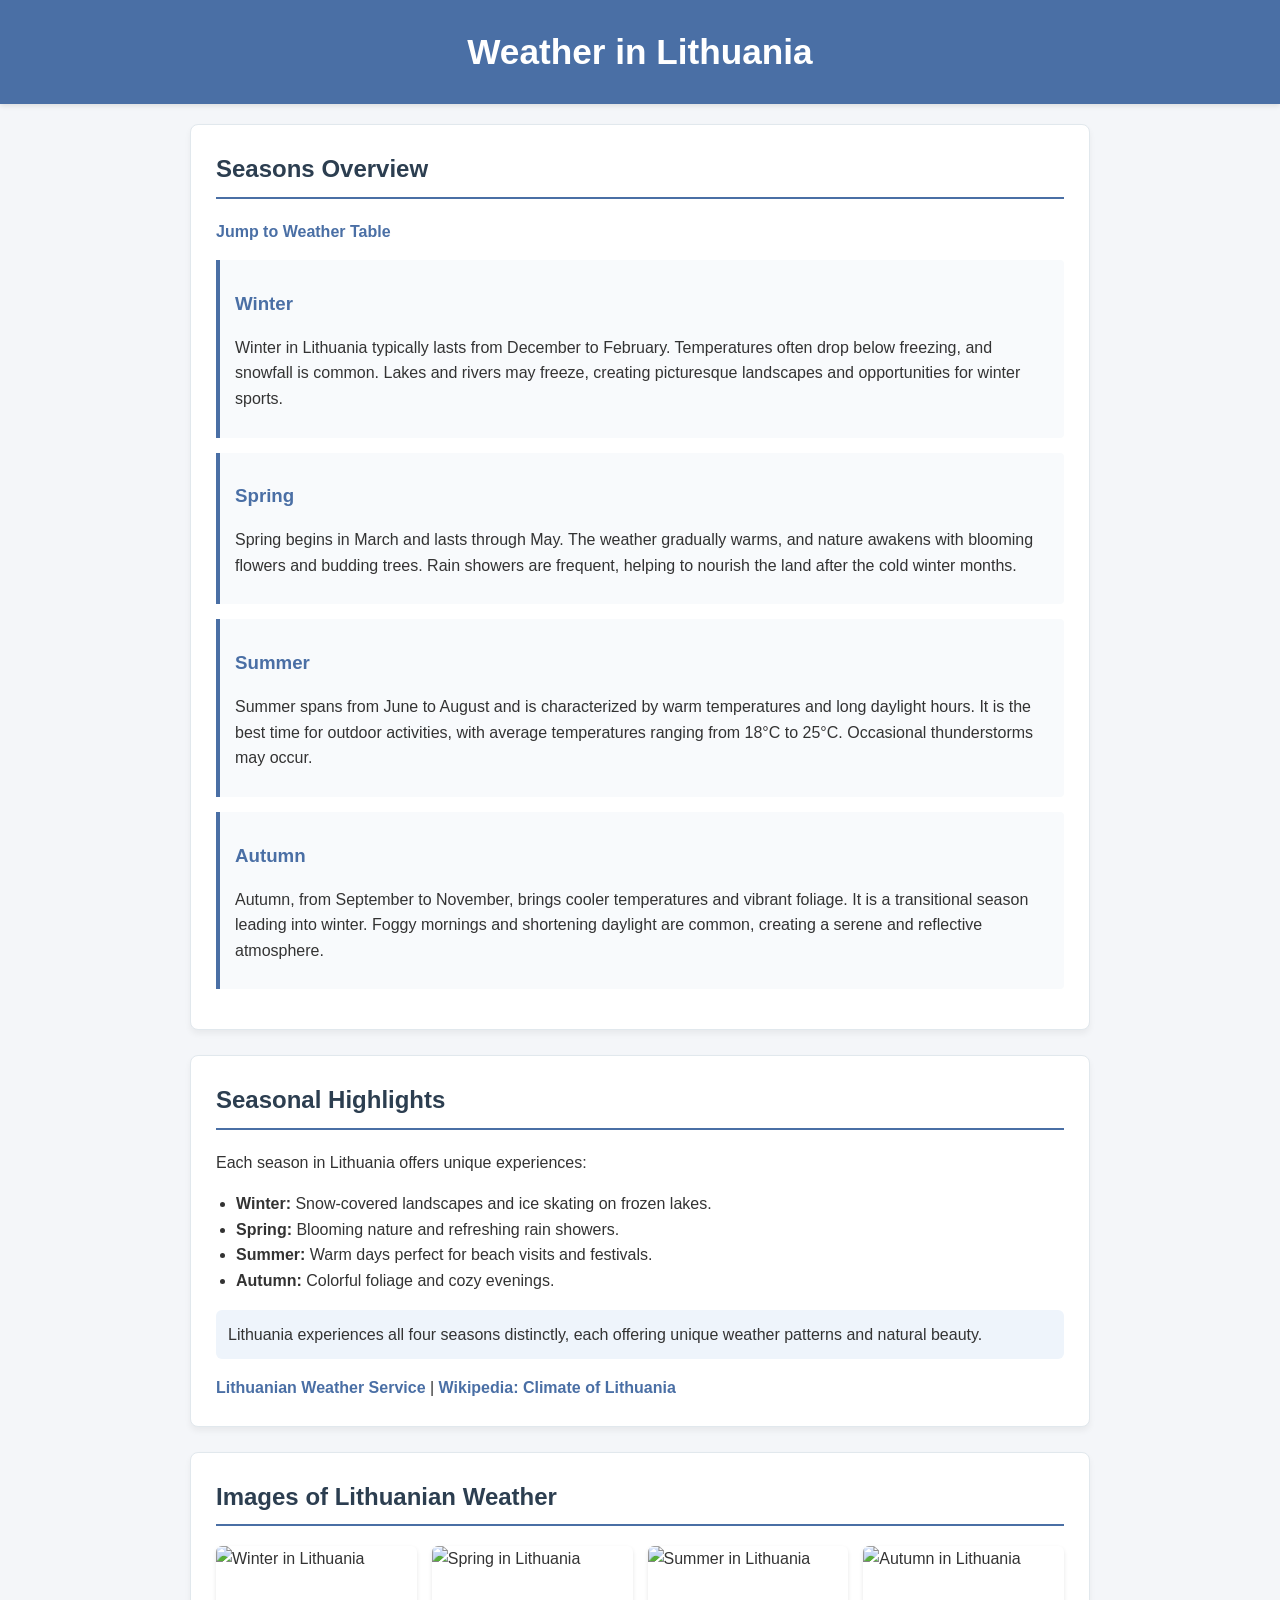
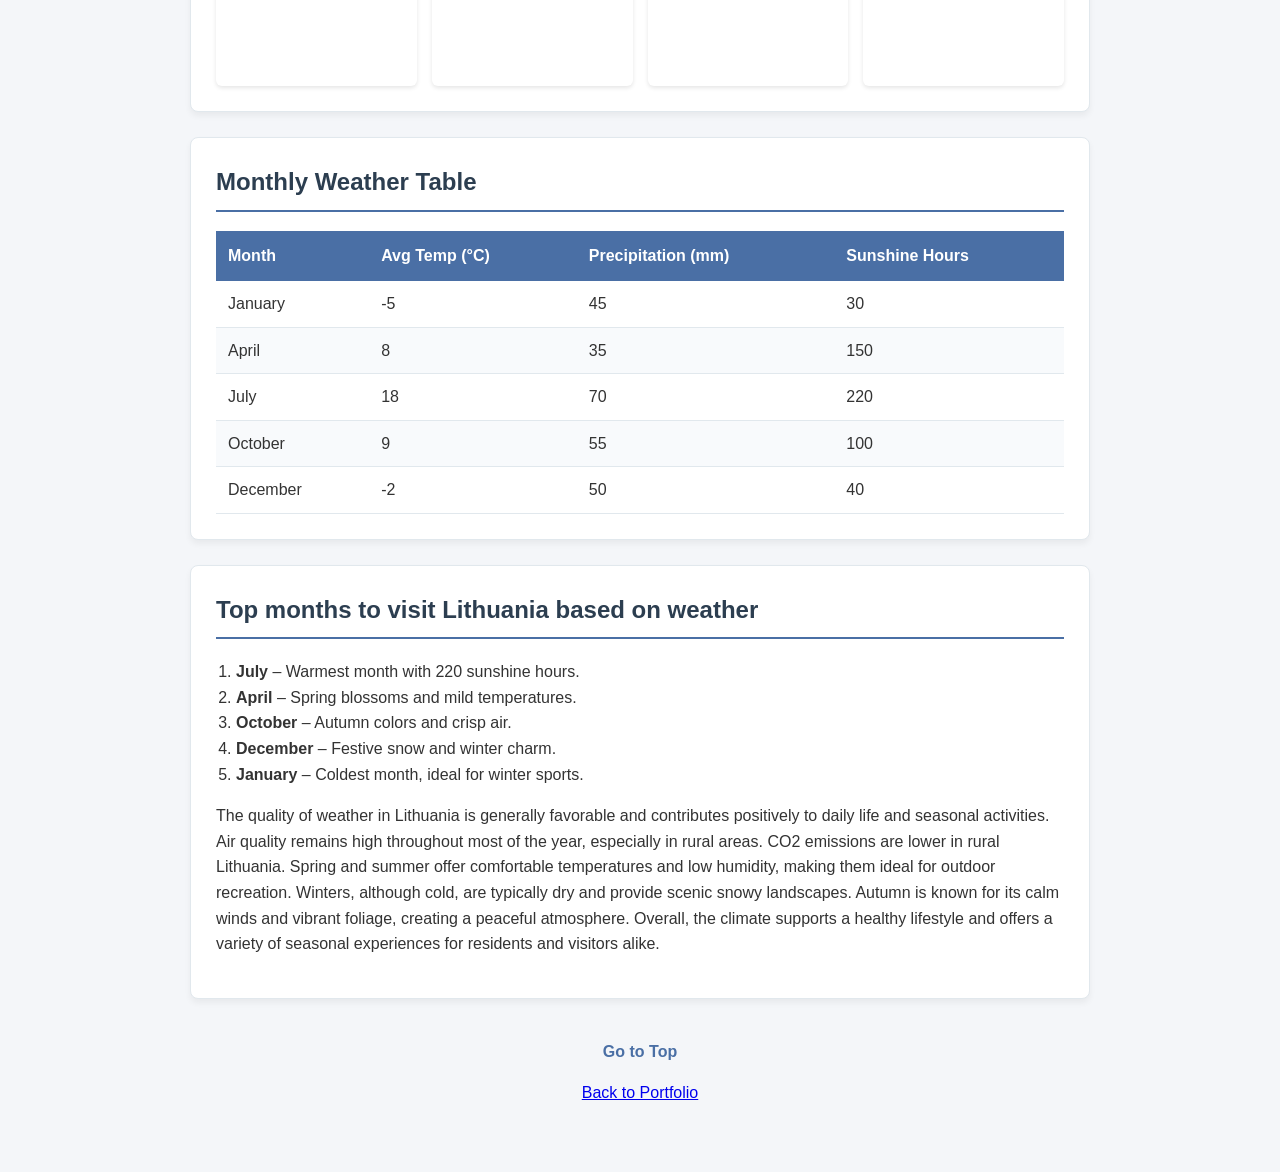
==== weather_clean.html @ 9dfd6ec2 "Add professional HTML/CSS showcase website for Lithuania and weather exercises." ====
<!DOCTYPE html>
<html lang="en">
<head>
    <meta charset="UTF-8">
    <meta name="viewport" content="width=device-width, initial-scale=1.0">
    <title>Weather in Lithuania</title>
    <link rel="stylesheet" href="style1.css">
</head>
<body>
    <header id="top" class="site-header">
        <h1>Weather in Lithuania</h1>
    </header>

    <div class="container">
        <section class="card">
            <h2>Seasons Overview</h2>
            <p><a href="#weather-table" class="nav-link">Jump to Weather Table</a></p>

            <article class="season-block">
                <h3>Winter</h3>
                <p>Winter in Lithuania typically lasts from December to February. Temperatures often drop below freezing, and snowfall is common. Lakes and rivers may freeze, creating picturesque landscapes and opportunities for winter sports.</p>
            </article>

            <article class="season-block">
                <h3>Spring</h3>
                <p>Spring begins in March and lasts through May. The weather gradually warms, and nature awakens with blooming flowers and budding trees. Rain showers are frequent, helping to nourish the land after the cold winter months.</p>
            </article>

            <article class="season-block">
                <h3>Summer</h3>
                <p>Summer spans from June to August and is characterized by warm temperatures and long daylight hours. It is the best time for outdoor activities, with average temperatures ranging from 18°C to 25°C. Occasional thunderstorms may occur.</p>
            </article>

            <article class="season-block">
                <h3>Autumn</h3>
                <p>Autumn, from September to November, brings cooler temperatures and vibrant foliage. It is a transitional season leading into winter. Foggy mornings and shortening daylight are common, creating a serene and reflective atmosphere.</p>
            </article>
        </section>

        <section class="card">
            <h2>Seasonal Highlights</h2>
            <p>Each season in Lithuania offers unique experiences:</p>
            <ul class="highlights-list">
                <li><strong>Winter:</strong> Snow-covered landscapes and ice skating on frozen lakes.</li>
                <li><strong>Spring:</strong> Blooming nature and refreshing rain showers.</li>
                <li><strong>Summer:</strong> Warm days perfect for beach visits and festivals.</li>
                <li><strong>Autumn:</strong> Colorful foliage and cozy evenings.</li>
            </ul>
            <p class="highlight-callout">Lithuania experiences all four seasons distinctly, each offering unique weather patterns and natural beauty.</p>

            <div class="external-links">
                <a href="https://www.meteo.lt/en" target="_blank" rel="noreferrer">Lithuanian Weather Service</a> |
                <a href="https://en.wikipedia.org/wiki/Climate_of_Lithuania" target="_blank" rel="noreferrer">Wikipedia: Climate of Lithuania</a>
            </div>
        </section>

        <section class="card">
            <h2>Images of Lithuanian Weather</h2>
            <div class="gallery">
                <img src="https://images.unsplash.com/photo-1542601906990-b4d3fb778b09?w=400" alt="Winter in Lithuania" class="responsive-img">
                <img src="https://images.unsplash.com/photo-1522383225653-ed111181a951?w=400" alt="Spring in Lithuania" class="responsive-img">
                <img src="https://images.unsplash.com/photo-1448375240586-882707db888b?w=400" alt="Summer in Lithuania" class="responsive-img">
                <img src="https://images.unsplash.com/photo-1507525428034-b723cf961d3e?w=400" alt="Autumn in Lithuania" class="responsive-img">
            </div>
        </section>

        <section class="card" id="weather-table">
            <h2>Monthly Weather Table</h2>
            <table class="weather-table">
                <thead>
                    <tr>
                        <th>Month</th>
                        <th>Avg Temp (°C)</th>
                        <th>Precipitation (mm)</th>
                        <th>Sunshine Hours</th>
                    </tr>
                </thead>
                <tbody>
                    <tr>
                        <td>January</td>
                        <td>-5</td>
                        <td>45</td>
                        <td>30</td>
                    </tr>
                    <tr>
                        <td>April</td>
                        <td>8</td>
                        <td>35</td>
                        <td>150</td>
                    </tr>
                    <tr>
                        <td>July</td>
                        <td>18</td>
                        <td>70</td>
                        <td>220</td>
                    </tr>
                    <tr>
                        <td>October</td>
                        <td>9</td>
                        <td>55</td>
                        <td>100</td>
                    </tr>
                    <tr>
                        <td>December</td>
                        <td>-2</td>
                        <td>50</td>
                        <td>40</td>
                    </tr>
                </tbody>
            </table>
        </section>

        <section class="card">
            <h2>Top months to visit Lithuania based on weather</h2>
            <ol class="top-months-list">
                <li><strong>July</strong> – Warmest month with 220 sunshine hours.</li>
                <li><strong>April</strong> – Spring blossoms and mild temperatures.</li>
                <li><strong>October</strong> – Autumn colors and crisp air.</li>
                <li><strong>December</strong> – Festive snow and winter charm.</li>
                <li><strong>January</strong> – Coldest month, ideal for winter sports.</li>
            </ol>
            <p class="summary-text">
                The quality of weather in Lithuania is generally favorable and contributes positively to daily life and seasonal activities. Air quality remains high throughout most of the year, especially in rural areas. CO2 emissions are lower in rural Lithuania. Spring and summer offer comfortable temperatures and low humidity, making them ideal for outdoor recreation. Winters, although cold, are typically dry and provide scenic snowy landscapes. Autumn is known for its calm winds and vibrant foliage, creating a peaceful atmosphere. Overall, the climate supports a healthy lifestyle and offers a variety of seasonal experiences for residents and visitors alike.
            </p>
        </section>

        <footer class="site-footer">
            <a href="#top" class="back-to-top">Go to Top</a>
            <p><a href="index.html">Back to Portfolio</a></p>
        </footer>
    </div>
</body>
</html>
---- style1.css ----
body {
    font-family: 'Segoe UI', Tahoma, Geneva, Verdana, sans-serif;
    background-color: #f4f6f9;
    color: #333333;
    margin: 0;
    padding: 0;
    line-height: 1.6;
}

.site-header {
    background-color: #4a6fa5;
    color: #ffffff;
    padding: 1.5rem;
    text-align: center;
    box-shadow: 0 2px 5px rgba(0,0,0,0.1);
}

.site-header h1 {
    margin: 0;
    font-size: 2.2rem;
}

.container {
    max-width: 900px;
    margin: 20px auto;
    padding: 0 15px;
}

.card {
    background: #ffffff;
    border-radius: 8px;
    padding: 25px;
    margin-bottom: 25px;
    box-shadow: 0 4px 6px rgba(0,0,0,0.05);
    border: 1px solid #e1e8ed;
}

h2 {
    color: #2c3e50;
    border-bottom: 2px solid #4a6fa5;
    padding-bottom: 8px;
    margin-top: 0;
}

h3 {
    color: #4a6fa5;
    margin-bottom: 5px;
}

.season-block {
    background-color: #f8fafc;
    border-left: 4px solid #4a6fa5;
    padding: 10px 15px;
    margin-bottom: 15px;
    border-radius: 0 4px 4px 0;
}

.nav-link, .external-links a, .back-to-top {
    color: #4a6fa5;
    text-decoration: none;
    font-weight: 600;
    transition: color 0.2s ease-in-out;
}

.nav-link:hover, .external-links a:hover, .back-to-top:hover {
    color: #1d3557;
    text-decoration: underline;
}

.highlights-list, .top-months-list {
    padding-left: 20px;
}

.highlight-callout {
    background-color: #eef4fb;
    padding: 12px;
    border-radius: 6px;
    font-weight: 500;
}

.gallery {
    display: grid;
    grid-template-columns: repeat(auto-fit, minmax(180px, 1fr));
    gap: 15px;
}

.responsive-img {
    width: 100%;
    height: 140px;
    object-fit: cover;
    border-radius: 6px;
    box-shadow: 0 2px 4px rgba(0,0,0,0.1);
    transition: transform 0.2s ease-in-out;
}

.responsive-img:hover {
    transform: scale(1.03);
}

.weather-table {
    width: 100%;
    border-collapse: collapse;
    margin-top: 15px;
}

.weather-table th {
    background-color: #4a6fa5;
    color: white;
    text-align: left;
    padding: 12px;
}

.weather-table td {
    padding: 10px 12px;
    border-bottom: 1px solid #e1e8ed;
}

.weather-table tbody tr:nth-child(even) {
    background-color: #f8fafc;
}

.weather-table tbody tr:hover {
    background-color: #eef4fb;
}

.site-footer {
    text-align: center;
    padding: 15px 0 30px 0;
}
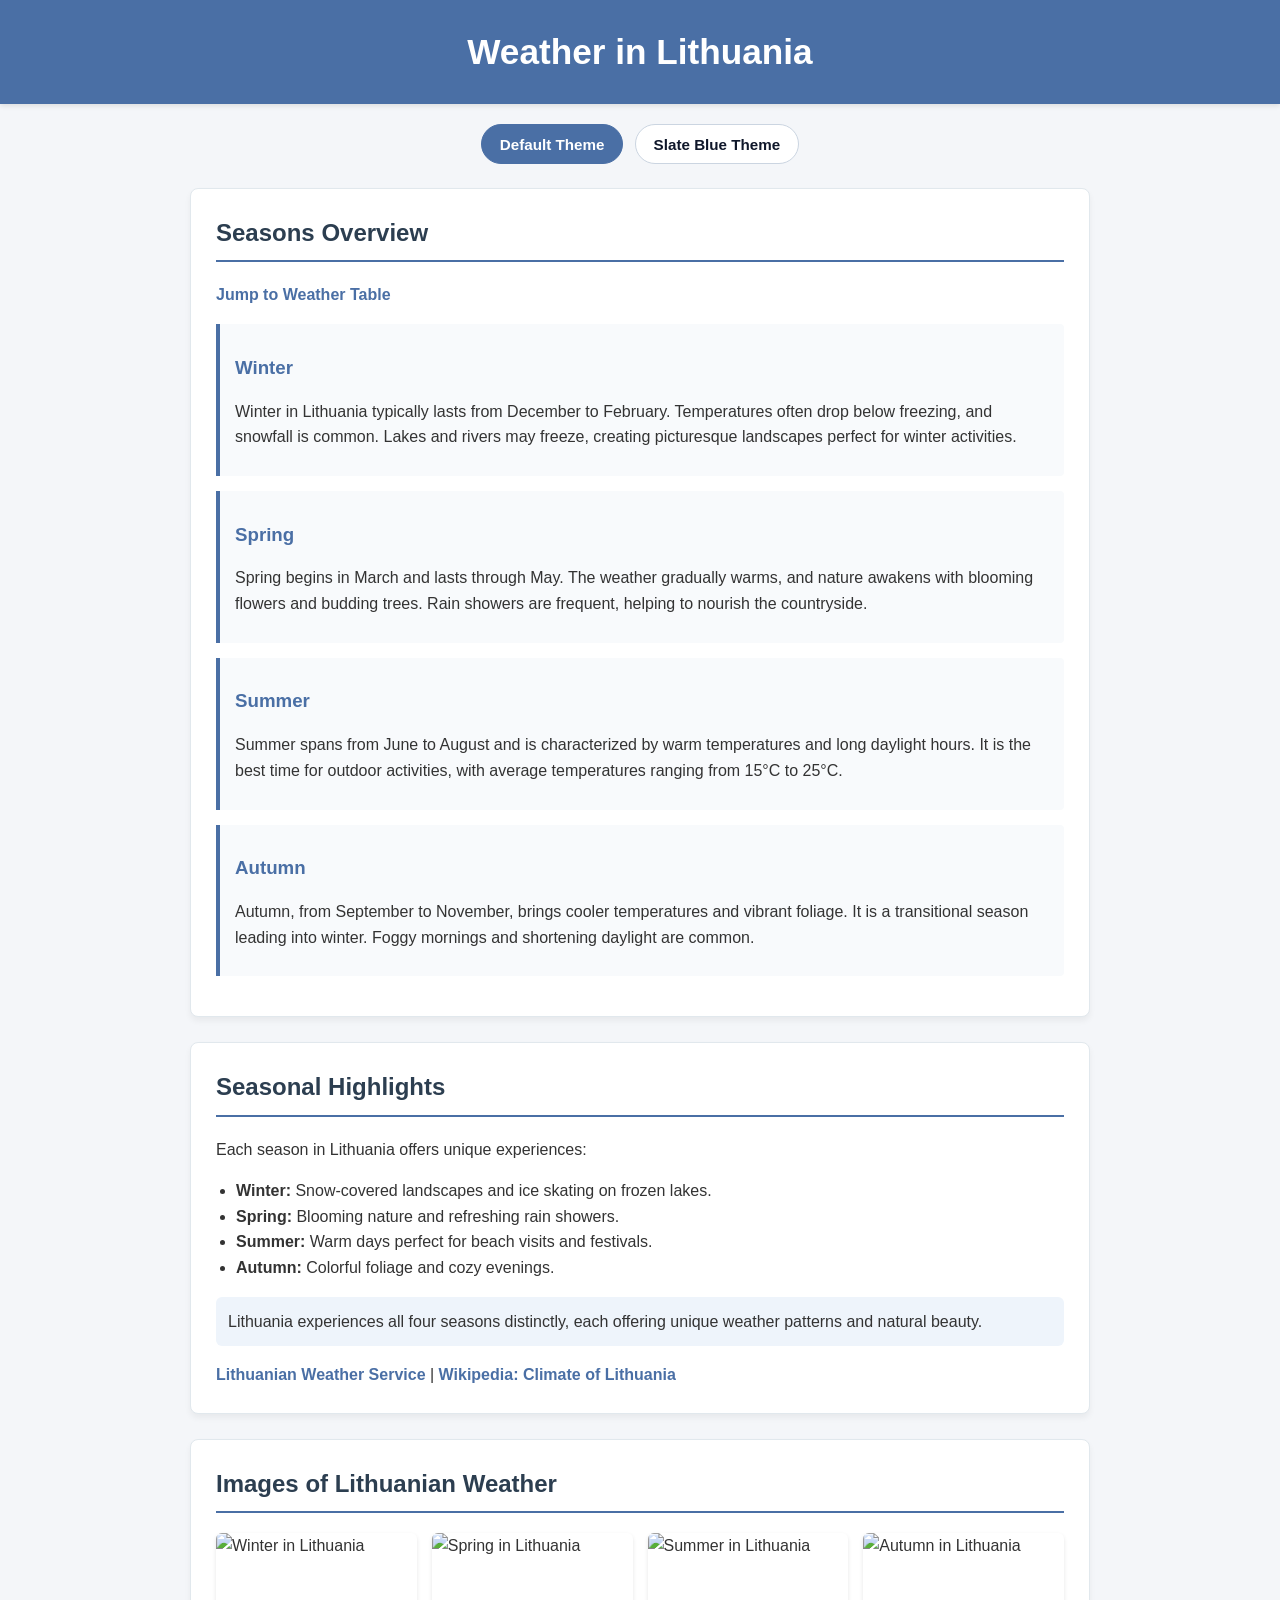
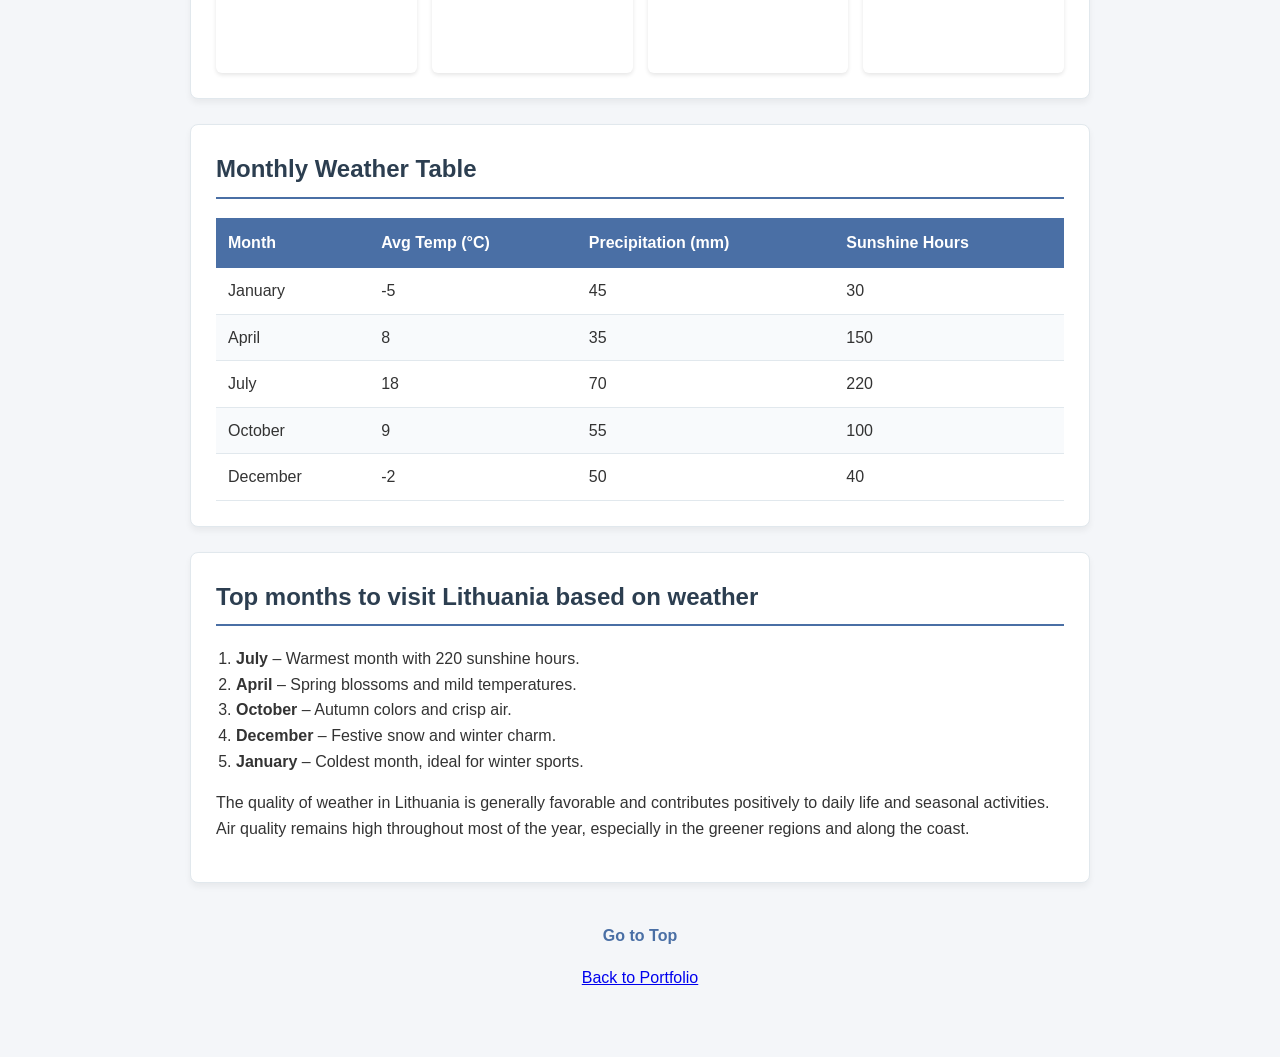
==== commit 9bce6353: "Fix alternate stylesheet theme switching on the Lithuania weather landing page so the second theme c" ====
--- a/weather_clean.html
+++ b/weather_clean.html
@@ -4,7 +4,42 @@
     <meta charset="UTF-8">
     <meta name="viewport" content="width=device-width, initial-scale=1.0">
     <title>Weather in Lithuania</title>
-    <link rel="stylesheet" href="style1.css">
+    <link rel="stylesheet" href="style1.css" title="Default Theme">
+    <link rel="alternate stylesheet" href="style2.css" title="Slate Blue Theme">
+    <style>
+        .theme-toggle {
+            display: flex;
+            justify-content: center;
+            gap: 0.75rem;
+            margin: 1rem auto 1.5rem;
+            flex-wrap: wrap;
+        }
+
+        .theme-button {
+            border: 1px solid #cbd5e1;
+            background: #ffffff;
+            color: #0f172a;
+            padding: 0.65rem 1.1rem;
+            border-radius: 999px;
+            font-size: 0.95rem;
+            font-weight: 600;
+            cursor: pointer;
+            transition: all 0.2s ease;
+        }
+
+        .theme-button:hover,
+        .theme-button:focus-visible {
+            border-color: #4a6fa5;
+            box-shadow: 0 0 0 3px rgba(74, 111, 165, 0.15);
+            outline: none;
+        }
+
+        .theme-button.is-active {
+            background: #4a6fa5;
+            color: #ffffff;
+            border-color: #4a6fa5;
+        }
+    </style>
 </head>
 <body>
     <header id="top" class="site-header">
@@ -12,28 +47,33 @@
     </header>
 
     <div class="container">
+        <div class="theme-toggle" aria-label="Theme switcher">
+            <button type="button" class="theme-button is-active" data-theme="Default Theme">Default Theme</button>
+            <button type="button" class="theme-button" data-theme="Slate Blue Theme">Slate Blue Theme</button>
+        </div>
+
         <section class="card">
             <h2>Seasons Overview</h2>
             <p><a href="#weather-table" class="nav-link">Jump to Weather Table</a></p>
 
             <article class="season-block">
                 <h3>Winter</h3>
-                <p>Winter in Lithuania typically lasts from December to February. Temperatures often drop below freezing, and snowfall is common. Lakes and rivers may freeze, creating picturesque landscapes and opportunities for winter sports.</p>
+                <p>Winter in Lithuania typically lasts from December to February. Temperatures often drop below freezing, and snowfall is common. Lakes and rivers may freeze, creating picturesque landscapes perfect for winter activities.</p>
             </article>
 
             <article class="season-block">
                 <h3>Spring</h3>
-                <p>Spring begins in March and lasts through May. The weather gradually warms, and nature awakens with blooming flowers and budding trees. Rain showers are frequent, helping to nourish the land after the cold winter months.</p>
+                <p>Spring begins in March and lasts through May. The weather gradually warms, and nature awakens with blooming flowers and budding trees. Rain showers are frequent, helping to nourish the countryside.</p>
             </article>
 
             <article class="season-block">
                 <h3>Summer</h3>
-                <p>Summer spans from June to August and is characterized by warm temperatures and long daylight hours. It is the best time for outdoor activities, with average temperatures ranging from 18°C to 25°C. Occasional thunderstorms may occur.</p>
+                <p>Summer spans from June to August and is characterized by warm temperatures and long daylight hours. It is the best time for outdoor activities, with average temperatures ranging from 15°C to 25°C.</p>
             </article>
 
             <article class="season-block">
                 <h3>Autumn</h3>
-                <p>Autumn, from September to November, brings cooler temperatures and vibrant foliage. It is a transitional season leading into winter. Foggy mornings and shortening daylight are common, creating a serene and reflective atmosphere.</p>
+                <p>Autumn, from September to November, brings cooler temperatures and vibrant foliage. It is a transitional season leading into winter. Foggy mornings and shortening daylight are common.</p>
             </article>
         </section>
 
@@ -120,7 +160,7 @@
                 <li><strong>January</strong> – Coldest month, ideal for winter sports.</li>
             </ol>
             <p class="summary-text">
-                The quality of weather in Lithuania is generally favorable and contributes positively to daily life and seasonal activities. Air quality remains high throughout most of the year, especially in rural areas. CO2 emissions are lower in rural Lithuania. Spring and summer offer comfortable temperatures and low humidity, making them ideal for outdoor recreation. Winters, although cold, are typically dry and provide scenic snowy landscapes. Autumn is known for its calm winds and vibrant foliage, creating a peaceful atmosphere. Overall, the climate supports a healthy lifestyle and offers a variety of seasonal experiences for residents and visitors alike.
+                The quality of weather in Lithuania is generally favorable and contributes positively to daily life and seasonal activities. Air quality remains high throughout most of the year, especially in the greener regions and along the coast.
             </p>
         </section>
 
@@ -129,5 +169,32 @@
             <p><a href="index.html">Back to Portfolio</a></p>
         </footer>
     </div>
+
+    <script>
+        const themeButtons = Array.from(document.querySelectorAll('.theme-button'));
+        const themeLinks = Array.from(document.querySelectorAll('link[rel~="stylesheet"]'));
+
+        function setTheme(themeName) {
+            themeLinks.forEach((link) => {
+                const isSelected = link.getAttribute('title') === themeName;
+                link.disabled = !isSelected;
+            });
+
+            themeButtons.forEach((button) => {
+                const isSelected = button.dataset.theme === themeName;
+                button.classList.toggle('is-active', isSelected);
+                button.setAttribute('aria-pressed', String(isSelected));
+            });
+
+            localStorage.setItem('lithuania-theme', themeName);
+        }
+
+        themeButtons.forEach((button) => {
+            button.addEventListener('click', () => setTheme(button.dataset.theme));
+        });
+
+        const savedTheme = localStorage.getItem('lithuania-theme') || 'Default Theme';
+        setTheme(savedTheme);
+    </script>
 </body>
 </html>
--- a/style2.css
+++ b/style2.css
@@ -0,0 +1,108 @@
+body {
+    font-family: 'Georgia', serif;
+    background-color: #8c9fae;
+    color: #1a252f;
+    margin: 0;
+    padding: 20px;
+    line-height: 1.7;
+}
+
+.site-header {
+    text-align: center;
+    margin-bottom: 20px;
+}
+
+.site-header h1 {
+    font-size: 2.5rem;
+    color: #111827;
+}
+
+.container {
+    max-width: 850px;
+    margin: 0 auto;
+    background-color: #c0cbdb;
+    padding: 30px;
+    border-radius: 12px;
+    box-shadow: 0 8px 16px rgba(0,0,0,0.15);
+}
+
+.card {
+    background: #e2e8f0;
+    border-radius: 6px;
+    padding: 20px;
+    margin-bottom: 20px;
+    border: 1px solid #cbd5e1;
+}
+
+h2 {
+    text-align: center;
+    color: #0f172a;
+    font-family: Arial, sans-serif;
+    text-transform: uppercase;
+    letter-spacing: 1px;
+}
+
+h3 {
+    text-align: center;
+    color: #1e293b;
+    margin-top: 15px;
+}
+
+.season-block {
+    background: #f1f5f9;
+    padding: 12px 18px;
+    margin-bottom: 12px;
+    border-radius: 4px;
+}
+
+.gallery {
+    display: flex;
+    flex-wrap: wrap;
+    justify-content: space-around;
+    gap: 12px;
+}
+
+.responsive-img {
+    width: 45%;
+    height: 150px;
+    object-fit: cover;
+    border-radius: 4px;
+    border: 2px solid #94a3b8;
+}
+
+.weather-table {
+    width: 100%;
+    border-collapse: collapse;
+    background: #ffffff;
+}
+
+.weather-table th {
+    background-color: #475569;
+    color: white;
+    padding: 10px;
+    border: 1px solid #334155;
+}
+
+.weather-table td {
+    padding: 10px;
+    border: 1px solid #cbd5e1;
+    text-align: center;
+}
+
+.weather-table tr:nth-child(even) {
+    background-color: #f8fafc;
+}
+
+.weather-table tr:hover {
+    background-color: #cbd5e1;
+}
+
+.nav-link, .external-links a, .back-to-top {
+    color: #1e40af;
+    font-weight: bold;
+}
+
+.site-footer {
+    text-align: center;
+    margin-top: 20px;
+}
